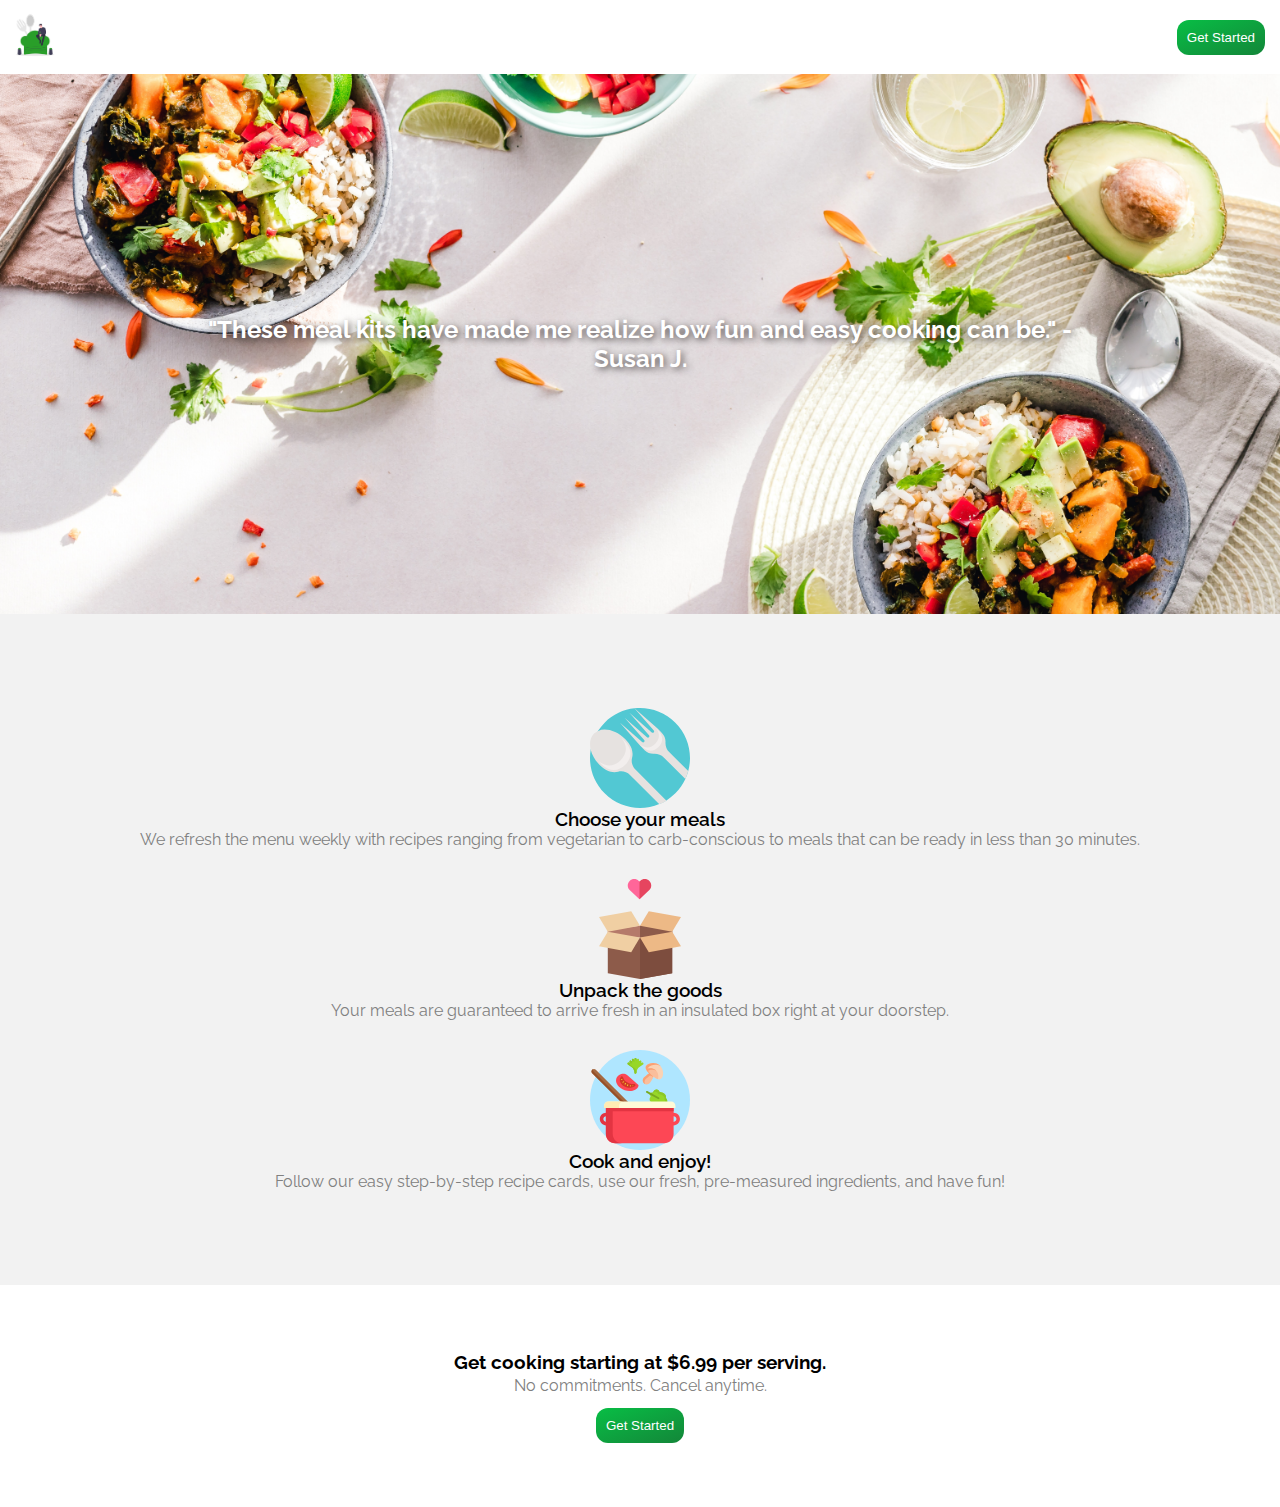
==== index.html @ 8c0625e7 "First commit" ====
<!DOCTYPE html>
<html lang="en">
  <head>
    <meta charset="UTF-8" />
    <meta name="viewport" content="width=device-width, initial-scale=1.0" />

    <!-- Custom Icons -->
    <link
      rel="stylesheet"
      href="https://use.fontawesome.com/releases/v5.15.1/css/all.css"
      integrity="sha384-vp86vTRFVJgpjF9jiIGPEEqYqlDwgyBgEF109VFjmqGmIY/Y4HV4d3Gp2irVfcrp"
      crossorigin="anonymous"
    />

    <!-- Custom Styling -->
    <link rel="stylesheet" href="./styles.css" />

    <!-- Custom Font -->
    <link rel="preconnect" href="https://fonts.gstatic.com" />
    <link
      href="https://fonts.googleapis.com/css2?family=Raleway:wght@300;400;500;600&display=swap"
      rel="stylesheet"
    />

    <title>Cozy Eats</title>
  </head>
  <body>
    <header class="header">
      <nav class="nav">
        <div class="nav--left">
          <img class="logo" src="./img/undraw_cooking_lyxy.png" alt="" />
        </div>
        <div class="nav--right">
          <button class="btn btn--start">Get Started</button>
          <i class="fas fa-bars"></i>
        </div>
      </nav>
    </header>

    <div class="hero">
      <h2 class="hero-text">
        "These meal kits have made me realize how fun and easy cooking can be."
        - Susan J.
      </h2>
    </div>

    <div class="how-it-works">
      <div class="step">
        <img src="./img/cutlery.svg" alt="" class="step-icon" />
        <h3 class="step-heading">Choose your meals</h3>
        <p class="step-description">
          We refresh the menu weekly with recipes ranging from vegetarian to
          carb-conscious to meals that can be ready in less than 30 minutes.
        </p>
      </div>
      <div class="step">
        <img src="./img/box.svg" alt="" class="step-icon" />
        <h3 class="step-heading">Unpack the goods</h3>
        <p class="step-description">
          Your meals are guaranteed to arrive fresh in an insulated box right at
          your doorstep.
        </p>
      </div>
      <div class="step">
        <img src="./img/soup.svg" alt="" class="step-icon" />
        <h3 class="step-heading">Cook and enjoy!</h3>
        <p class="step-description">
          Follow our easy step-by-step recipe cards, use our fresh, pre-measured
          ingredients, and have fun!
        </p>
      </div>
    </div>

    <div class="get-started">
      <h3>Get cooking starting at $6.99 per serving.</h3>
      <p>No commitments. Cancel anytime.</p>
      <button class="btn btn--started">Get Started</button>
    </div>

    <footer class="footer"></footer>
  </body>
</html>
---- styles.css ----
* {
  margin: 0;
  padding: 0;
  box-sizing: border-box;
}

:root {
  --text-primary-color: #fff;
  --btn-primary-color: #009933;
}

body {
  font-family: "Raleway", sans-serif;
}

/* Header */

.header {
  margin: 10px;
}

/* Nav */

.nav {
  display: flex;
  align-items: center;
}

/* Nav Left */

.logo {
  width: 50px;
  height: 50px;
}

/* Nav Right */
.nav--right {
  margin-left: auto;
}

.btn {
  /* background: var(--btn-primary-color); */
  background: linear-gradient(to bottom right, #08be45, #138639);
  color: var(--text-primary-color);
  padding: 10px;
  border: none;
  border-radius: 12px;
}

.btn:hover {
  background: #138639;
  cursor: pointer;
}

.fa-bars {
  margin-left: 5px;
}

/* Hero */

.hero {
  background-image: url("./img/pexels-ella-olsson-1640770.jpg");
  background-position: center;
  background-size: cover;
  height: 60vh;

  display: flex;
  align-items: center;
  justify-content: center;
}

.hero-text {
  color: var(--text-primary-color);
  text-shadow: 2px 2px 7px rgb(73, 66, 66);
  width: 70%;
  text-align: center;
}

/* How It Works */

.how-it-works {
  /* display: flex;
  flex-direction: column;
  align-items: center; */

  padding: 5% 3%;
  background-color: #f2f2f2;
}

.step {
  display: flex;
  flex-direction: column;
  align-items: center;
  margin: 30px;
}

.step-icon {
  width: 100px;
  height: 100px;
}

.step-heading {
  font-weight: 600;
}

.step-description {
  color: #808080;
  text-align: center;
}

/* Get Started */

.get-started {
  display: flex;
  flex-direction: column;
  align-items: center;

  margin: 5%;
  line-height: 1.4;
}

.get-started p {
  color: #808080;
  margin-bottom: 10px;
}
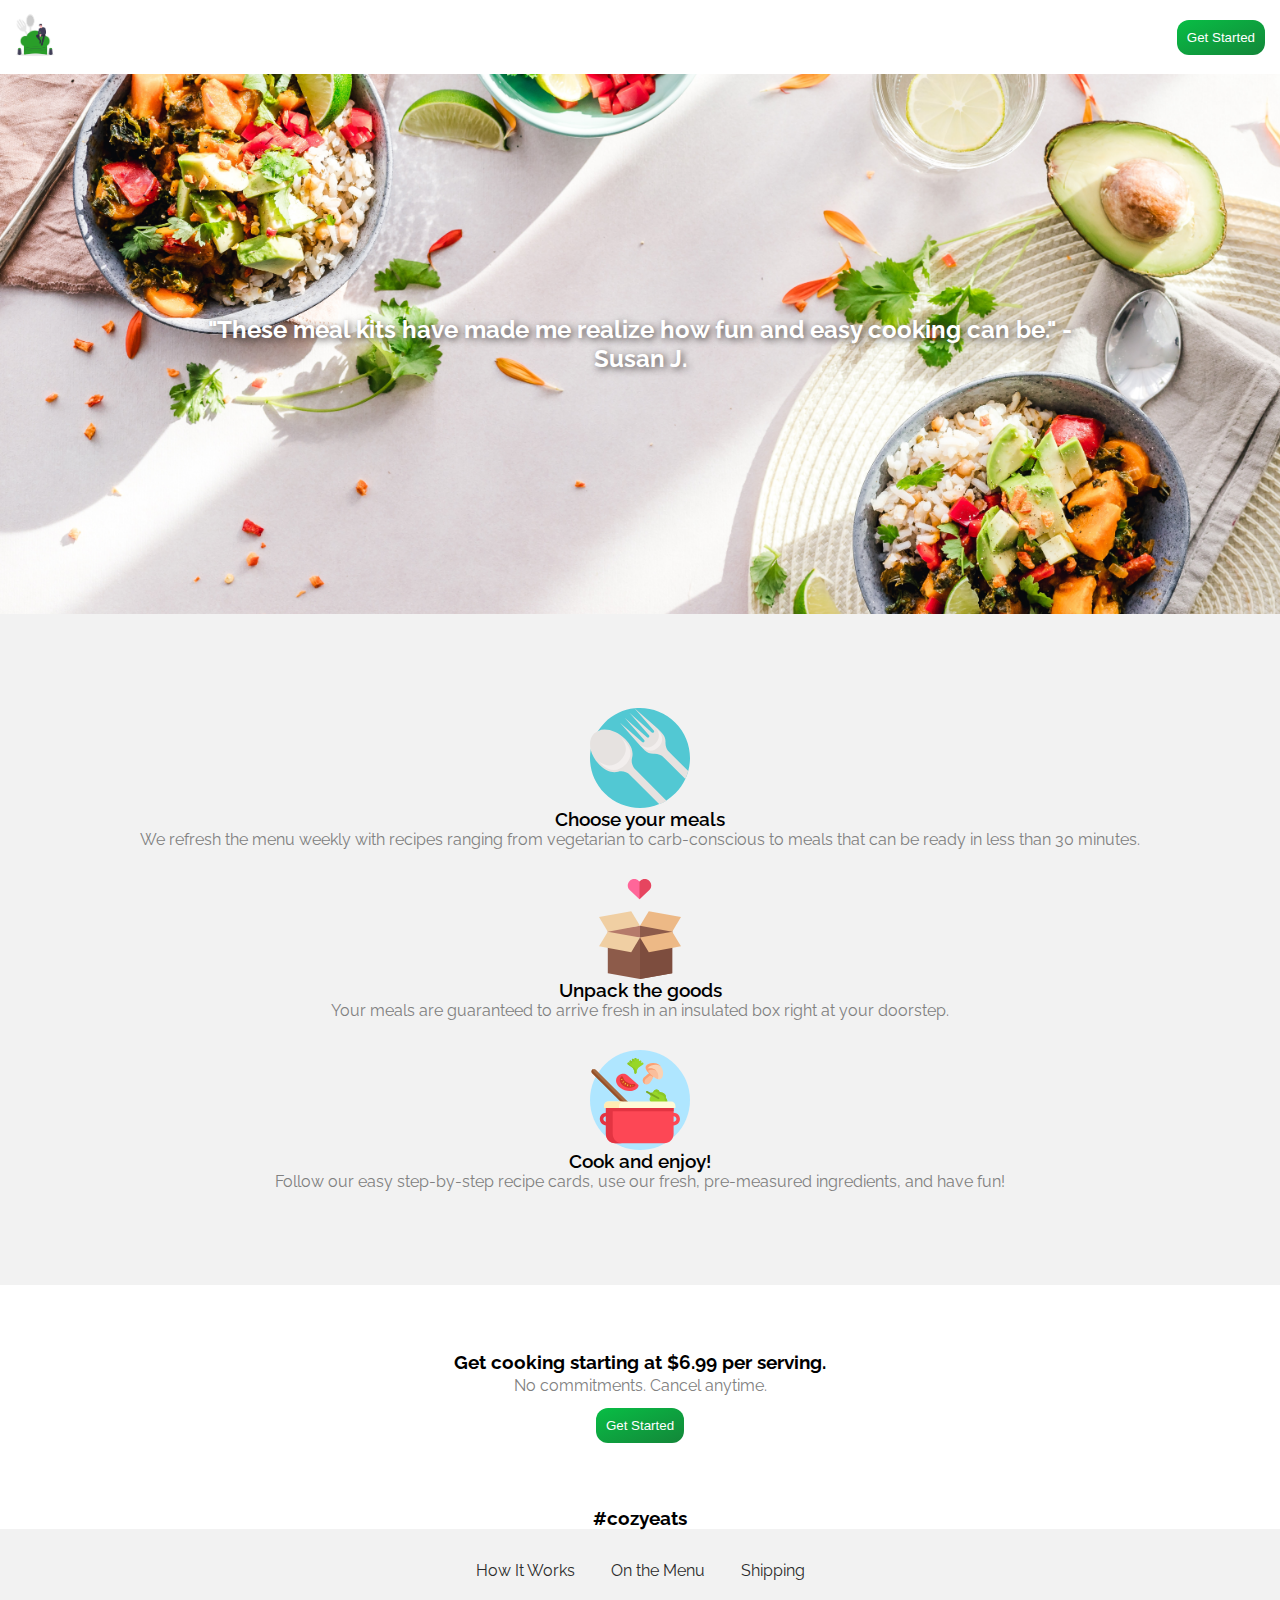
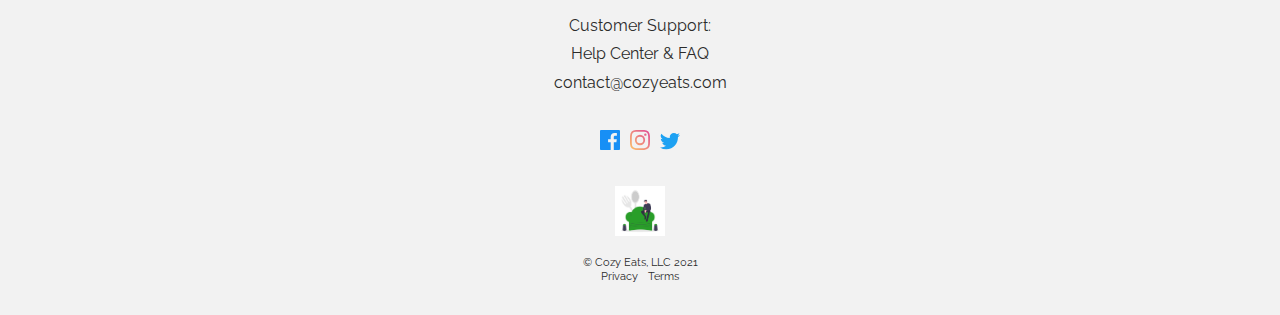
==== commit c9570d3f: "Add footer and footer styling" ====
--- a/index.html
+++ b/index.html
@@ -77,6 +77,32 @@
       <button class="btn btn--started">Get Started</button>
     </div>
 
-    <footer class="footer"></footer>
+    <div class="gallery">
+      <h3>#cozyeats</h3>
+    </div>
+
+    <footer class="footer">
+      <div class="footer--nav">
+        <a href="#">How It Works</a>
+        <a href="#">On the Menu</a>
+        <a href="#">Shipping</a>
+      </div>
+      <div class="footer--support">
+        <p>Customer Support:</p>
+        <p><a href="#">Help Center</a> & <a href="">FAQ</a></p>
+        <p><a href="#">contact@cozyeats.com</a></p>
+      </div>
+      <div class="footer--social">
+        <a href="#"><img src="./img/icon-facebook.svg" alt="" /></a>
+        <a href="#"> <img src="./img/icon-instagram.svg" alt="" /></a>
+        <a href="#"><img src="./img/icon-twitter.svg" alt="" /></a>
+      </div>
+      <div class="footer--legal">
+        <img class="logo" src="./img/undraw_cooking_lyxy.png" alt="" />
+        <p>© Cozy Eats, LLC 2021</p>
+        <a href="#">Privacy</a>
+        <a href="#">Terms</a>
+      </div>
+    </footer>
   </body>
 </html>
--- a/styles.css
+++ b/styles.css
@@ -123,3 +123,60 @@
   color: #808080;
   margin-bottom: 10px;
 }
+
+/* Gallery */
+.gallery {
+  text-align: center;
+}
+
+/* Footer */
+.footer {
+  background-color: #f2f2f2;
+  color: #2b2b2b;
+  text-align: center;
+  padding: 2rem 0;
+}
+
+.footer a {
+  text-decoration: none;
+  color: #2b2b2b;
+}
+
+.footer--nav {
+}
+
+.footer--nav a {
+  color: #2b2b2b;
+  text-decoration: none;
+  margin: 0 1rem;
+}
+
+.footer--support {
+  margin: 2rem 0;
+  line-height: 1.8;
+}
+
+.footer--support a {
+  text-decoration: none;
+  color: #2b2b2b;
+}
+
+.footer--social {
+  margin: 2rem 0;
+}
+
+.footer--social a {
+  margin: 0 0.2rem;
+}
+
+.footer--legal {
+  font-size: 0.7rem;
+}
+
+.footer--legal img {
+  margin-bottom: 1rem;
+}
+
+.footer--legal a {
+  margin: 0 0.2rem;
+}
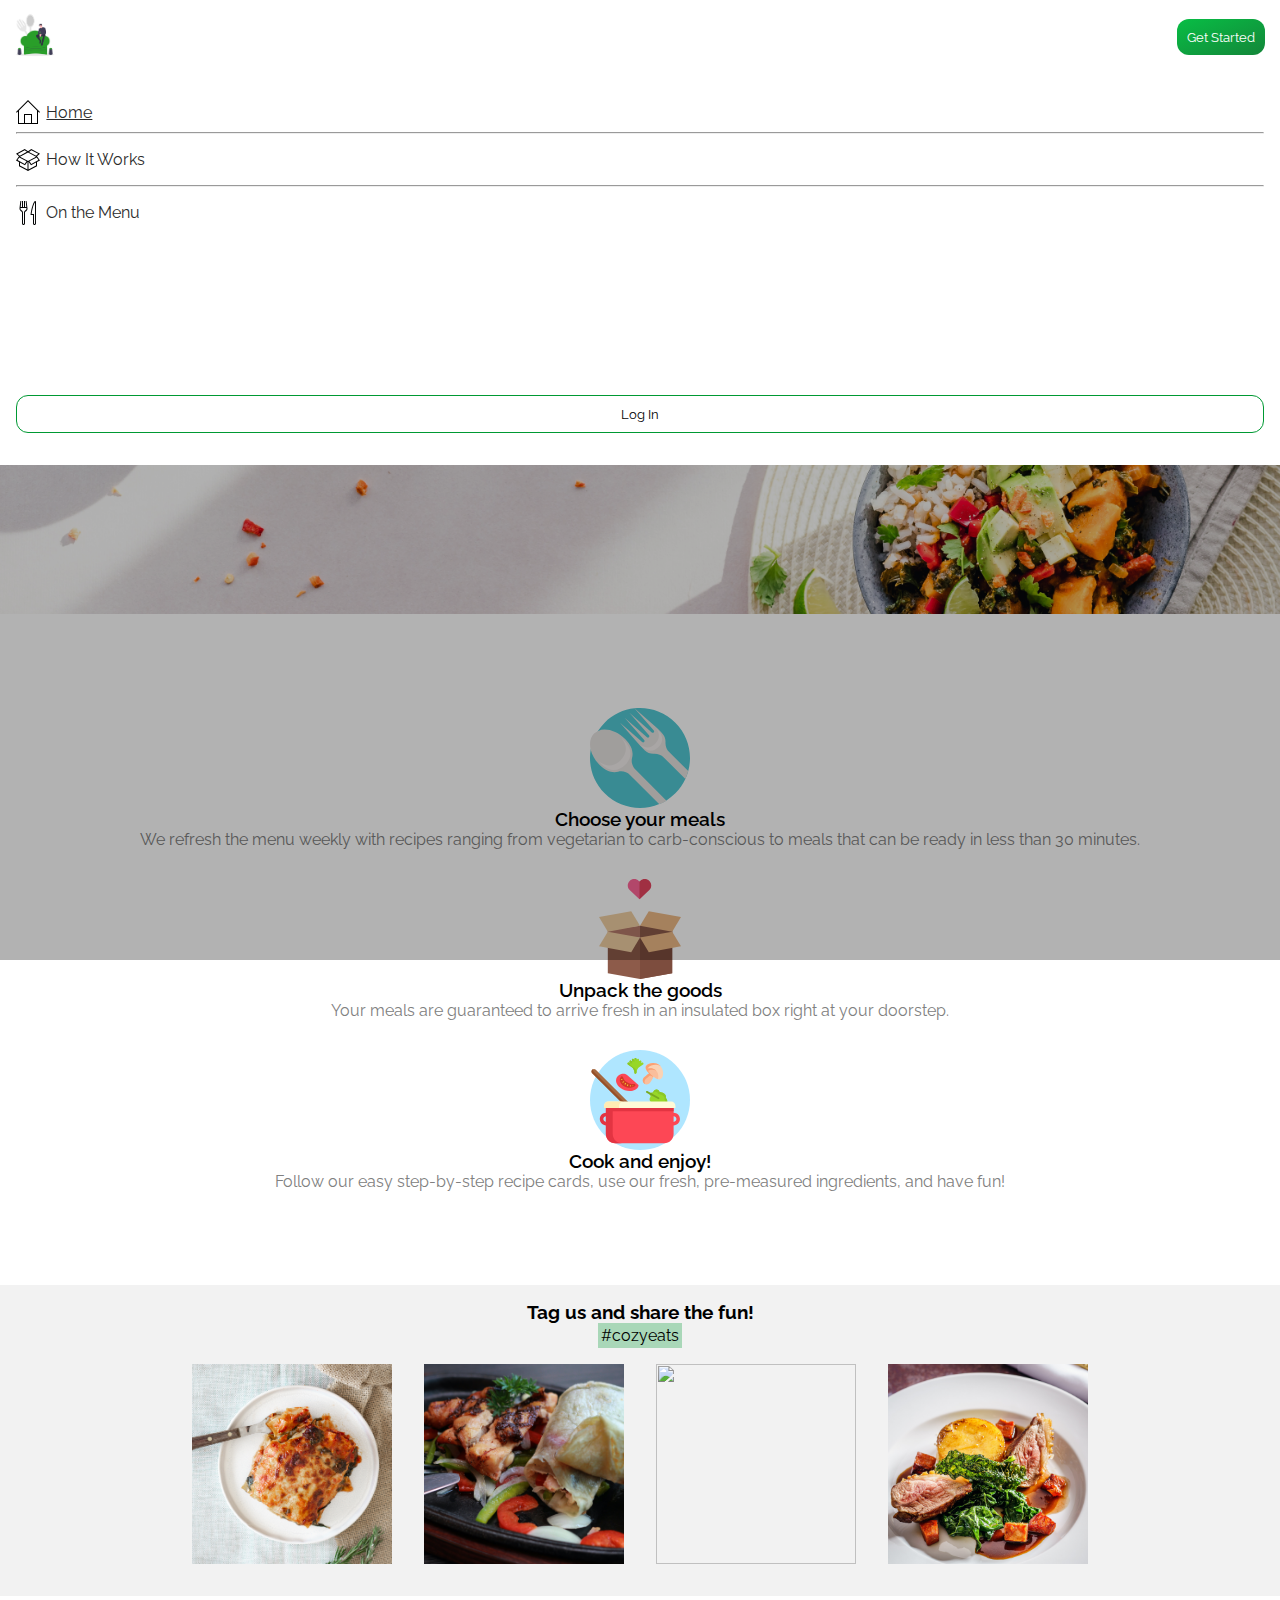
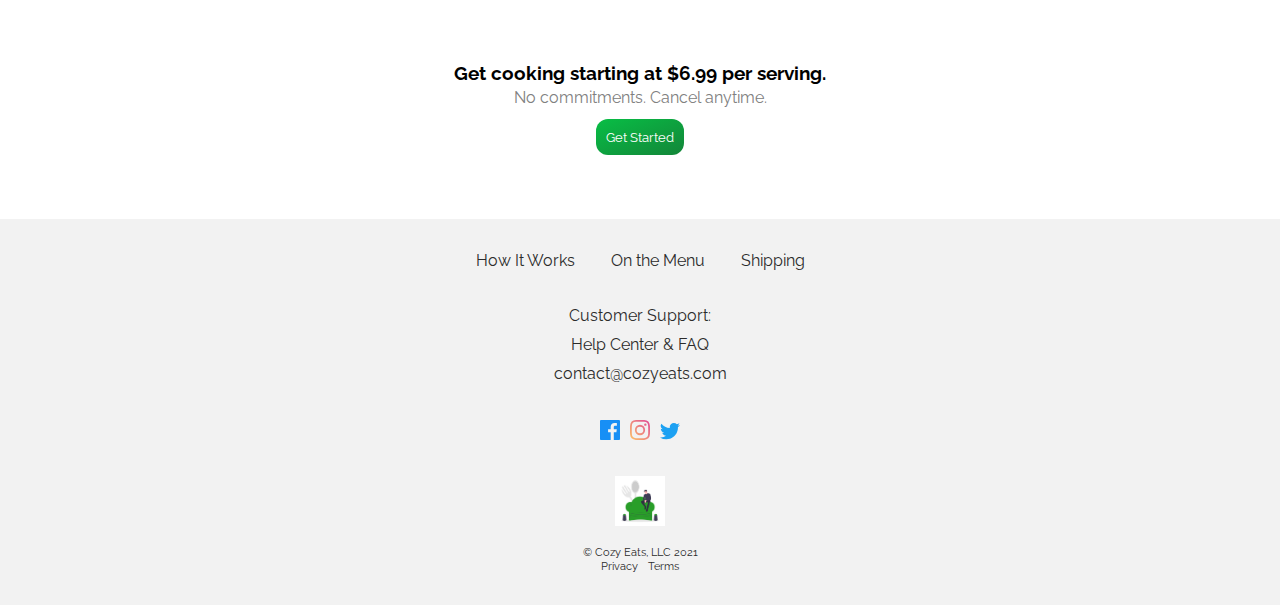
==== commit 1da30d4d: "Add mobile navigation menu" ====
--- a/index.html
+++ b/index.html
@@ -34,6 +34,35 @@
           <button class="btn btn--start">Get Started</button>
           <i class="fas fa-bars"></i>
         </div>
+        <div class="nav--open">
+          <div class="nav--links">
+            <div class="nav--link">
+              <img src="./img/iconmonstr-home-thin.svg" alt="" /><a href="#"
+                >Home</a
+              >
+            </div>
+            <hr />
+            <div class="nav--link">
+              <img src="./img/iconmonstr-product-4.svg" alt="" /><a
+                href="./howitworks.html"
+                class="nav--link"
+                >How It Works</a
+              >
+            </div>
+            <hr />
+
+            <div class="nav--link">
+              <img src="./img/iconmonstr-eat-6-thin.svg" alt="" /><a
+                href="./onthemenu.html"
+                class="nav--link"
+                >On the Menu</a
+              >
+            </div>
+          </div>
+
+          <button class="btn btn--login">Log In</button>
+        </div>
+        <div class="overlay"></div>
       </nav>
     </header>
 
@@ -71,14 +100,24 @@
       </div>
     </div>
 
+    <div class="gallery">
+      <h3>Tag us and share the fun!</h3>
+      <p>#cozyeats</p>
+      <div class="gallery--images">
+        <img src="./img/gallery/pexels-anna-guerrero-4079520.jpg" alt="" />
+        <img src="./img/gallery/pexels-bam-awey-2015191.jpg" alt="" />
+        <img src="./img/gallery/pexels-ksenia-chernaya-3730919.jpg" alt="" />
+        <img
+          src="./img/gallery/pexels-sebastian-coman-photography-3659862.jpg"
+          alt=""
+        />
+      </div>
+    </div>
+
     <div class="get-started">
       <h3>Get cooking starting at $6.99 per serving.</h3>
       <p>No commitments. Cancel anytime.</p>
-      <button class="btn btn--started">Get Started</button>
-    </div>
-
-    <div class="gallery">
-      <h3>#cozyeats</h3>
+      <button class="btn btn--start">Get Started</button>
     </div>
 
     <footer class="footer">
--- a/styles.css
+++ b/styles.css
@@ -6,6 +6,7 @@
 
 :root {
   --text-primary-color: #fff;
+  --text-secondary-color: #808080;
   --btn-primary-color: #009933;
 }
 
@@ -19,11 +20,38 @@
   margin: 10px;
 }
 
+.btn {
+  padding: 10px;
+  border-radius: 12px;
+  font-family: "Raleway", sans-serif;
+}
+
+.btn--start {
+  /* background: var(--btn-primary-color); */
+  background: linear-gradient(to bottom right, #08be45, #138639);
+  color: var(--text-primary-color);
+  border: none;
+}
+
+.btn--start:hover {
+  background: #138639;
+  cursor: pointer;
+}
+
+.btn--login {
+  width: 100%;
+  margin: 0 auto;
+  background-color: var(--text-primary-color);
+  border: 1px solid var(--btn-primary-color);
+}
+
 /* Nav */
 
 .nav {
   display: flex;
   align-items: center;
+
+  /* position: relative; */
 }
 
 /* Nav Left */
@@ -38,22 +66,55 @@
   margin-left: auto;
 }
 
-.btn {
-  /* background: var(--btn-primary-color); */
-  background: linear-gradient(to bottom right, #08be45, #138639);
-  color: var(--text-primary-color);
-  padding: 10px;
-  border: none;
-  border-radius: 12px;
-}
-
-.btn:hover {
-  background: #138639;
-  cursor: pointer;
-}
-
 .fa-bars {
   margin-left: 5px;
+}
+
+/* Nav Open/clicked */
+.nav--open {
+  position: absolute;
+  top: 60px; /* height of header */
+  left: 0;
+  background: var(--text-primary-color);
+  width: 100%;
+  height: 45vh;
+  padding: 2rem 1rem;
+
+  display: flex;
+  flex-direction: column;
+
+  z-index: 10;
+}
+
+.nav--link {
+  margin: 0.5rem 0;
+  text-decoration: none;
+
+  display: flex;
+  align-items: center;
+}
+
+.nav--link img {
+  margin-right: 0.4rem;
+}
+
+.nav--link a {
+  color: #2b2b2b;
+}
+
+.nav--open .btn--login {
+  margin-top: auto;
+}
+
+.overlay {
+  position: absolute;
+  top: 60px;
+  left: 0;
+  width: 100%;
+  height: 100%;
+  background-color: rgba(0, 0, 0, 0.3);
+  /* backdrop-filter: blur(px); */
+  z-index: 5;
 }
 
 /* Hero */
@@ -84,7 +145,6 @@
   align-items: center; */
 
   padding: 5% 3%;
-  background-color: #f2f2f2;
 }
 
 .step {
@@ -104,8 +164,34 @@
 }
 
 .step-description {
-  color: #808080;
-  text-align: center;
+  color: var(--text-secondary-color);
+  text-align: center;
+}
+
+/* Gallery */
+.gallery {
+  text-align: center;
+  background-color: #f2f2f2;
+  padding: 1rem 0;
+}
+
+.gallery p {
+  display: inline-block;
+  background-color: rgba(0, 153, 51, 0.3);
+  padding: 0.2rem;
+}
+
+.gallery--images {
+  display: flex;
+  flex-wrap: wrap;
+  justify-content: center;
+}
+
+.gallery--images img {
+  width: 200px;
+  height: 200px;
+  object-fit: cover;
+  margin: 1rem;
 }
 
 /* Get Started */
@@ -124,11 +210,6 @@
   margin-bottom: 10px;
 }
 
-/* Gallery */
-.gallery {
-  text-align: center;
-}
-
 /* Footer */
 .footer {
   background-color: #f2f2f2;
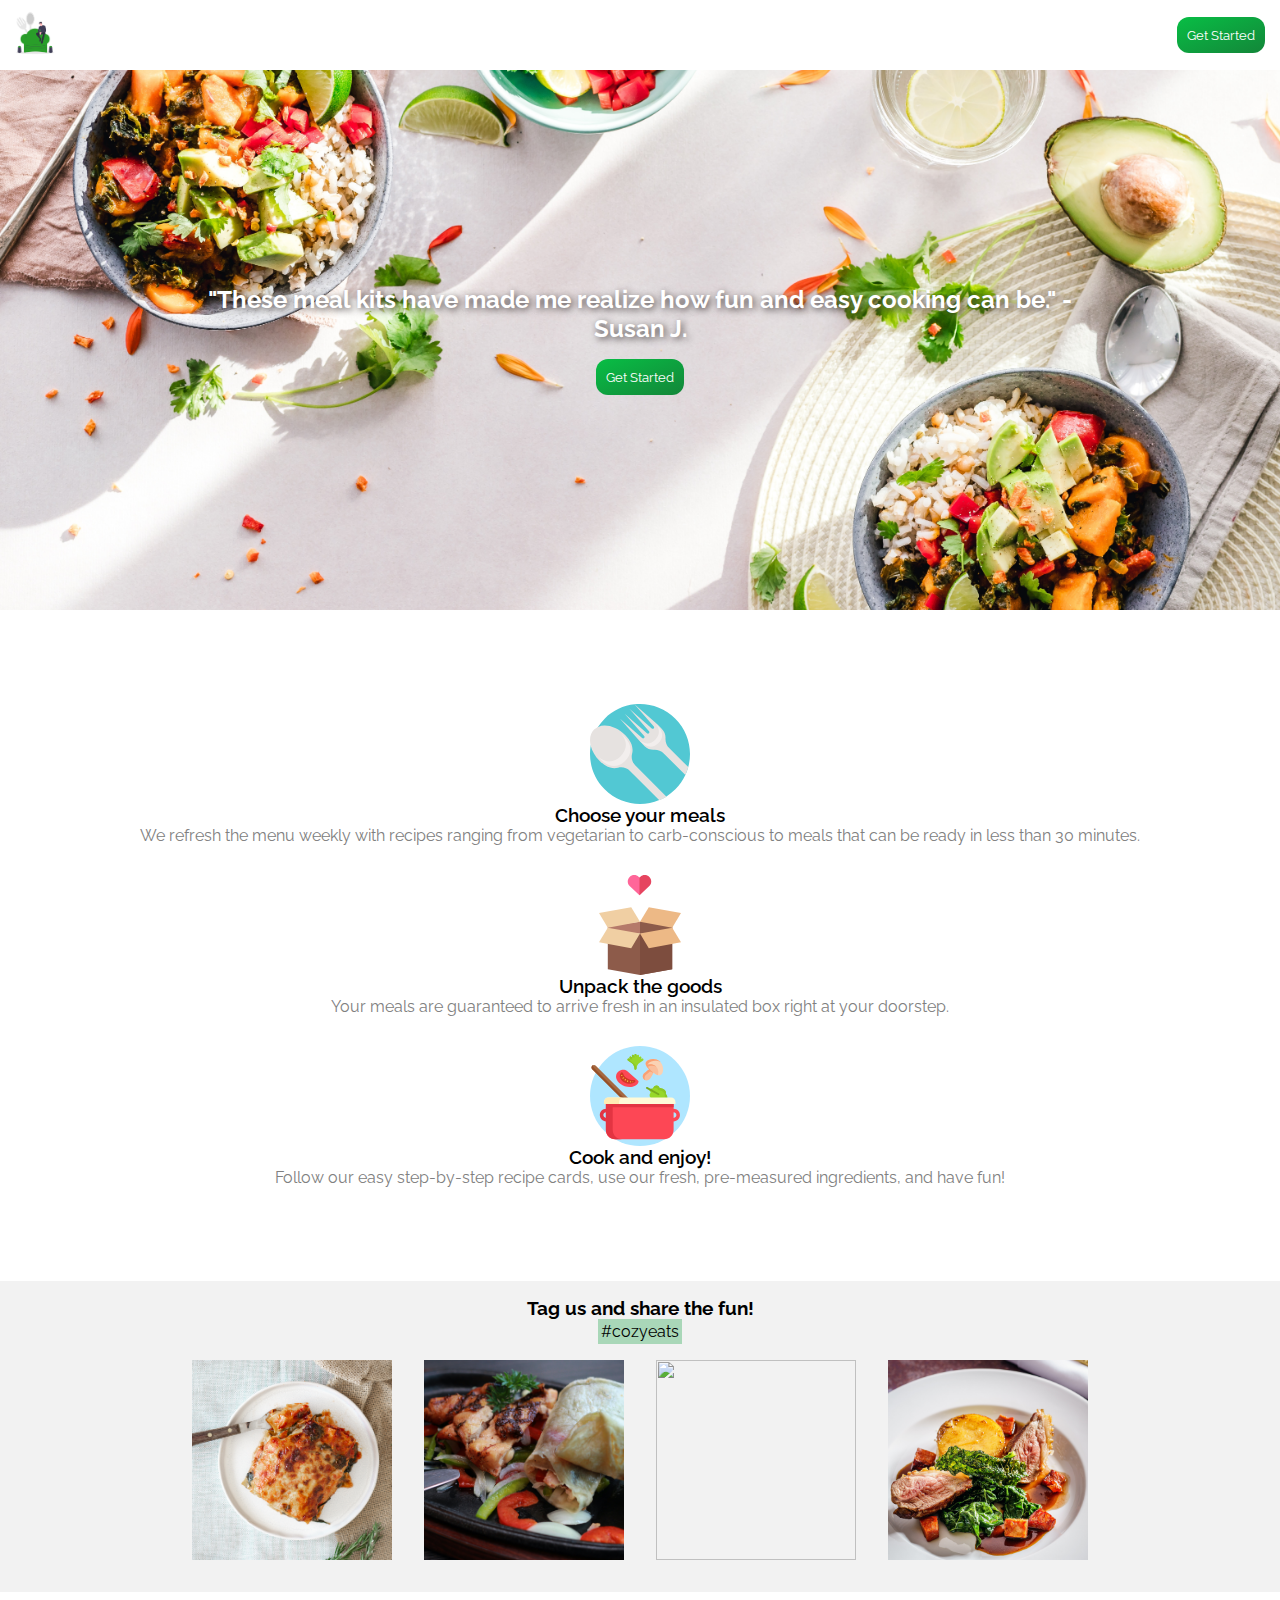
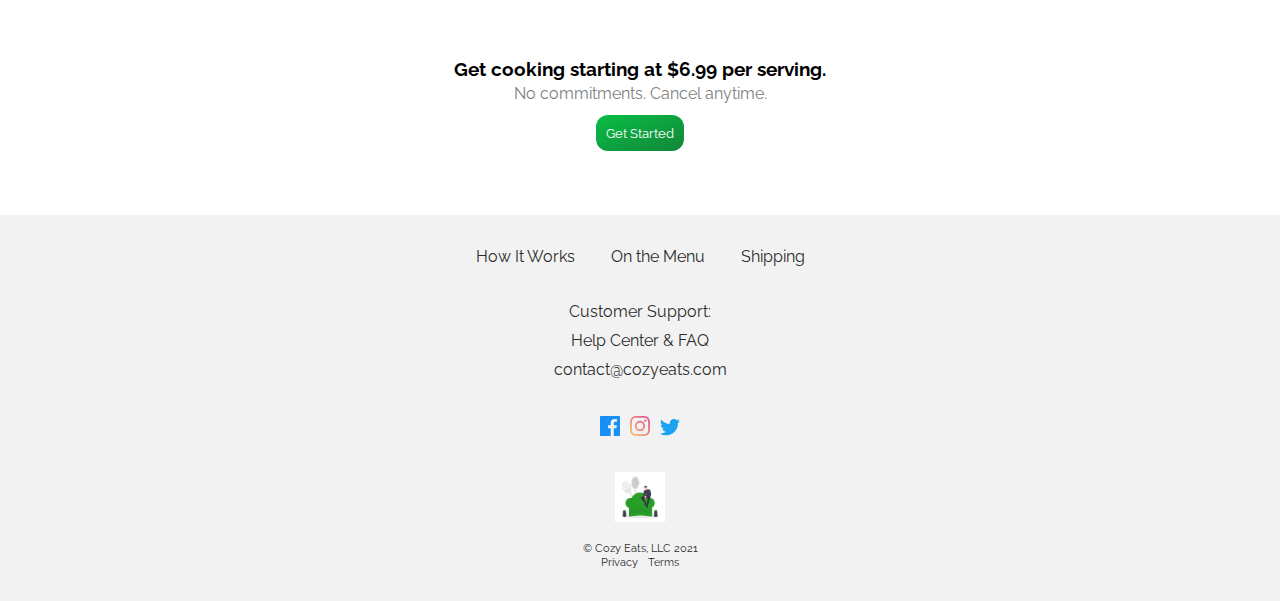
==== commit de118972: "Make header sticky" ====
--- a/index.html
+++ b/index.html
@@ -22,6 +22,9 @@
       rel="stylesheet"
     />
 
+    <!-- Custom Script -->
+    <script defer src="./script.js"></script>
+
     <title>Cozy Eats</title>
   </head>
   <body>
@@ -32,37 +35,38 @@
         </div>
         <div class="nav--right">
           <button class="btn btn--start">Get Started</button>
-          <i class="fas fa-bars"></i>
+          <i class="fas fa-bars nav--ham"></i>
         </div>
-        <div class="nav--open">
-          <div class="nav--links">
-            <div class="nav--link">
-              <img src="./img/iconmonstr-home-thin.svg" alt="" /><a href="#"
-                >Home</a
-              >
+        <div class="nav--menu hidden">
+            <div class="nav--links">
+              <div class="nav--link">
+                <img src="./img/iconmonstr-home-thin.svg" alt="" /><a href="#"
+                  >Home</a
+                >
+              </div>
+              <hr />
+              <div class="nav--link">
+                <img src="./img/iconmonstr-product-4.svg" alt="" /><a
+                  href="./howitworks.html"
+                  class="nav--link"
+                  >How It Works</a
+                >
+              </div>
+              <hr />
+
+              <div class="nav--link">
+                <img src="./img/iconmonstr-eat-6-thin.svg" alt="" /><a
+                  href="./onthemenu.html"
+                  class="nav--link"
+                  >On the Menu</a
+                >
+              </div>
             </div>
-            <hr />
-            <div class="nav--link">
-              <img src="./img/iconmonstr-product-4.svg" alt="" /><a
-                href="./howitworks.html"
-                class="nav--link"
-                >How It Works</a
-              >
-            </div>
-            <hr />
 
-            <div class="nav--link">
-              <img src="./img/iconmonstr-eat-6-thin.svg" alt="" /><a
-                href="./onthemenu.html"
-                class="nav--link"
-                >On the Menu</a
-              >
-            </div>
+            <button class="btn btn--login">Log In</button>
           </div>
-
-          <button class="btn btn--login">Log In</button>
         </div>
-        <div class="overlay"></div>
+        <div class="overlay hidden"></div>
       </nav>
     </header>
 
@@ -71,6 +75,7 @@
         "These meal kits have made me realize how fun and easy cooking can be."
         - Susan J.
       </h2>
+      <button class="btn btn--start">Get Started</button>
     </div>
 
     <div class="how-it-works">
--- a/styles.css
+++ b/styles.css
@@ -17,13 +17,20 @@
 /* Header */
 
 .header {
-  margin: 10px;
+  height: 70px;
+
+  display: flex;
+  align-items: center;
 }
 
 .btn {
   padding: 10px;
   border-radius: 12px;
   font-family: "Raleway", sans-serif;
+}
+
+.btn:hover {
+  cursor: pointer;
 }
 
 .btn--start {
@@ -35,7 +42,6 @@
 
 .btn--start:hover {
   background: #138639;
-  cursor: pointer;
 }
 
 .btn--login {
@@ -45,13 +51,21 @@
   border: 1px solid var(--btn-primary-color);
 }
 
+.btn--login:hover {
+  background: var(--btn-primary-color);
+  color: var(--text-primary-color);
+}
+
 /* Nav */
 
 .nav {
   display: flex;
   align-items: center;
 
-  /* position: relative; */
+  width: 100%;
+  height: 70px;
+  padding: 10px;
+  background-color: var(--text-primary-color);
 }
 
 /* Nav Left */
@@ -71,7 +85,7 @@
 }
 
 /* Nav Open/clicked */
-.nav--open {
+.nav--menu {
   position: absolute;
   top: 60px; /* height of header */
   left: 0;
@@ -102,12 +116,20 @@
   color: #2b2b2b;
 }
 
-.nav--open .btn--login {
+.nav--link a:hover {
+  color: #808080;
+}
+
+.nav--menu .btn--login {
   margin-top: auto;
 }
 
+.hidden {
+  display: none;
+}
+
 .overlay {
-  position: absolute;
+  position: fixed;
   top: 60px;
   left: 0;
   width: 100%;
@@ -117,6 +139,21 @@
   z-index: 5;
 }
 
+.nav.sticky {
+  position: fixed;
+  top: 0;
+  left: 0;
+  opacity: 1;
+
+  animation: opacity 0.2s forwards;
+}
+
+@keyframes opacity {
+  from {
+    opacity: 0;
+  }
+}
+
 /* Hero */
 
 .hero {
@@ -126,6 +163,7 @@
   height: 60vh;
 
   display: flex;
+  flex-direction: column;
   align-items: center;
   justify-content: center;
 }
@@ -137,13 +175,13 @@
   text-align: center;
 }
 
+.hero .btn--start {
+  margin-top: 1rem;
+}
+
 /* How It Works */
 
 .how-it-works {
-  /* display: flex;
-  flex-direction: column;
-  align-items: center; */
-
   padding: 5% 3%;
 }
 
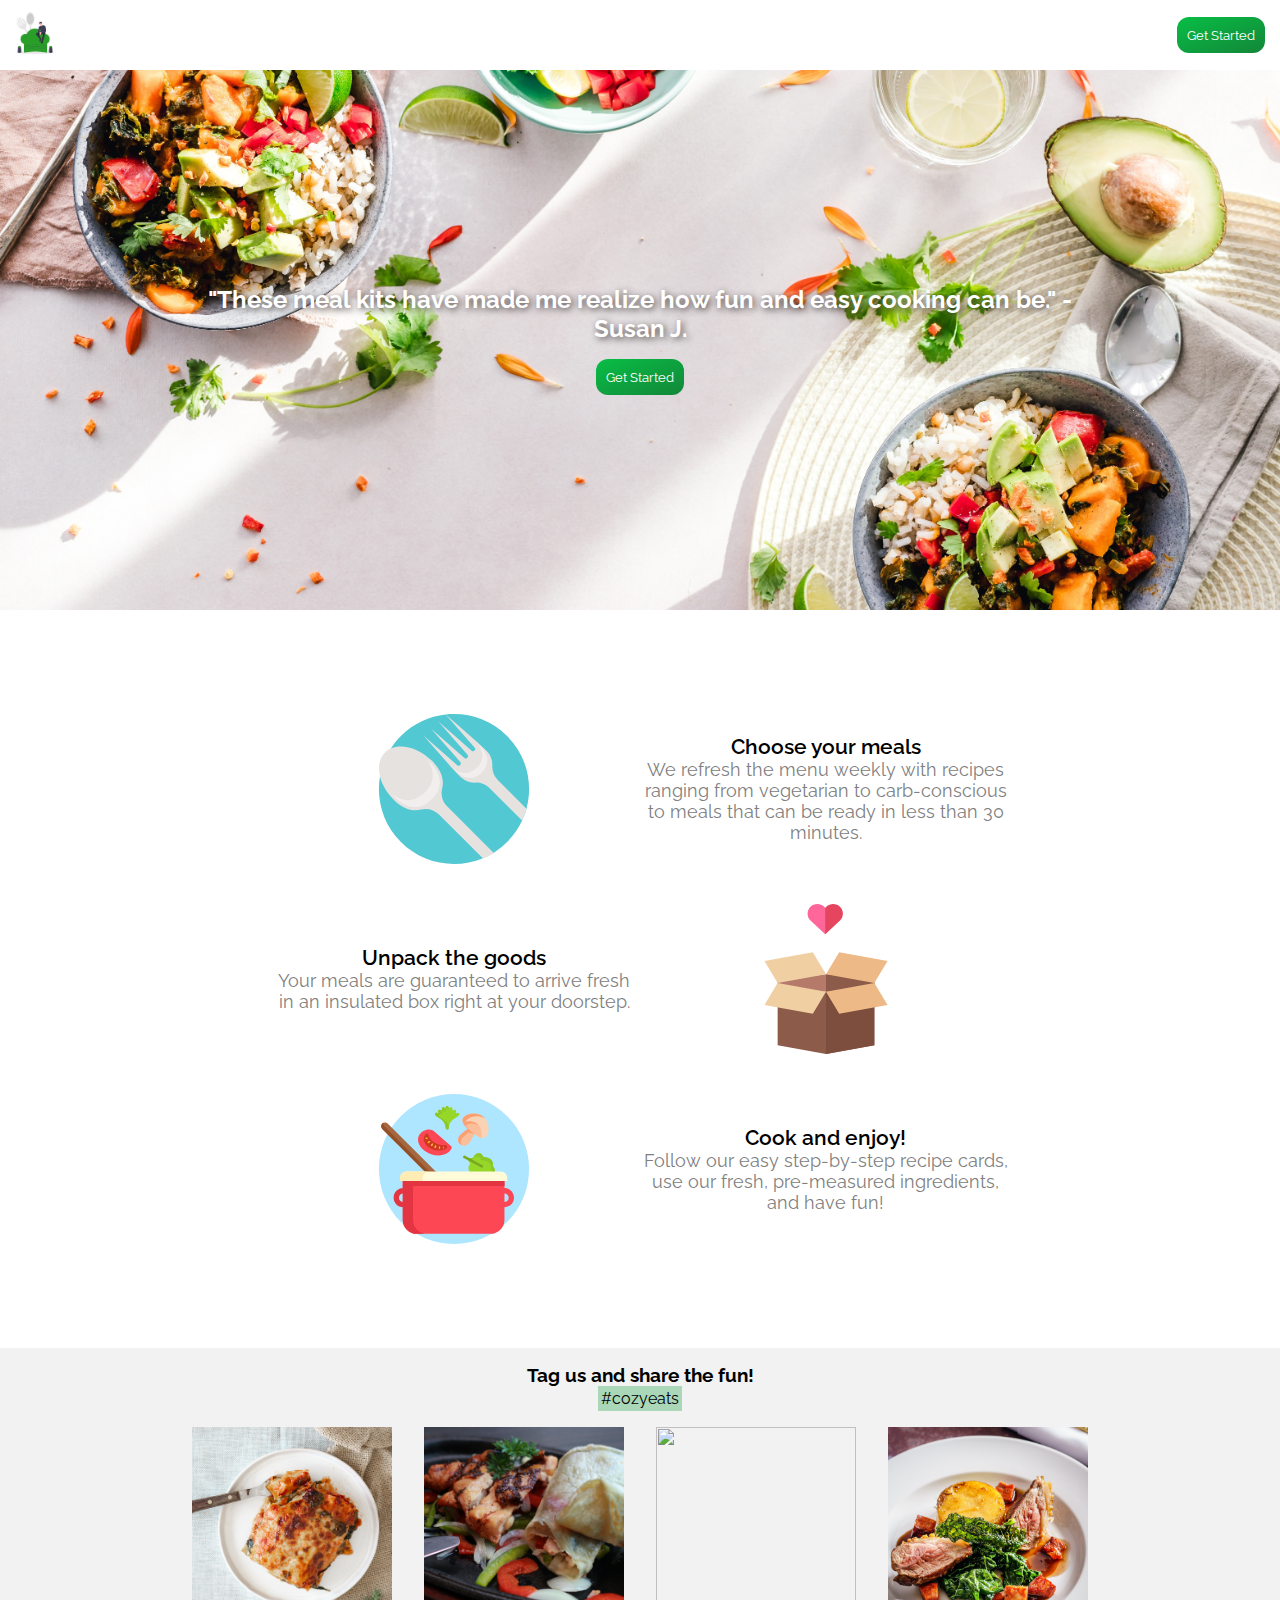
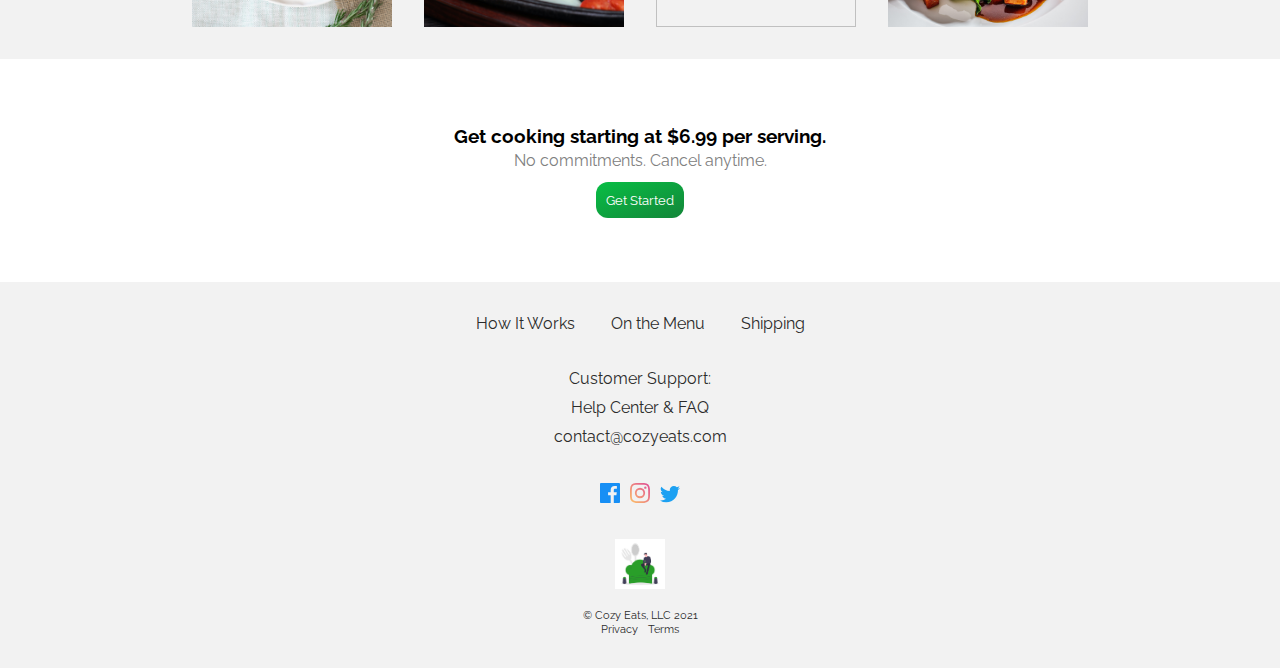
==== commit 62f939f1: "Make Home Page and How It Works Page desktop responsive" ====
--- a/index.html
+++ b/index.html
@@ -13,7 +13,8 @@
     />
 
     <!-- Custom Styling -->
-    <link rel="stylesheet" href="./styles.css" />
+    <link rel="stylesheet" href="/css/global.css" />
+    <link rel="stylesheet" href="/css/index.css" />
 
     <!-- Custom Font -->
     <link rel="preconnect" href="https://fonts.gstatic.com" />
@@ -38,33 +39,31 @@
           <i class="fas fa-bars nav--ham"></i>
         </div>
         <div class="nav--menu hidden">
-            <div class="nav--links">
-              <div class="nav--link">
-                <img src="./img/iconmonstr-home-thin.svg" alt="" /><a href="#"
-                  >Home</a
-                >
-              </div>
-              <hr />
-              <div class="nav--link">
-                <img src="./img/iconmonstr-product-4.svg" alt="" /><a
-                  href="./howitworks.html"
-                  class="nav--link"
-                  >How It Works</a
-                >
-              </div>
-              <hr />
-
-              <div class="nav--link">
-                <img src="./img/iconmonstr-eat-6-thin.svg" alt="" /><a
-                  href="./onthemenu.html"
-                  class="nav--link"
-                  >On the Menu</a
-                >
-              </div>
+          <div class="nav--links">
+            <div class="nav--link">
+              <img src="./img/iconmonstr-home-thin.svg" alt="" /><a
+                href="./index.html"
+                >Home</a
+              >
             </div>
-
-            <button class="btn btn--login">Log In</button>
+            <hr />
+            <div class="nav--link">
+              <img src="./img/iconmonstr-product-4.svg" alt="" /><a
+                href="./howitworks.html"
+                class="nav--link"
+                >How It Works</a
+              >
+            </div>
+            <hr />
+            <div class="nav--link">
+              <img src="./img/iconmonstr-eat-6-thin.svg" alt="" /><a
+                href="./onthemenu.html"
+                class="nav--link"
+                >On the Menu</a
+              >
+            </div>
           </div>
+          <button class="btn btn--login">Log In</button>
         </div>
         <div class="overlay hidden"></div>
       </nav>
@@ -81,27 +80,33 @@
     <div class="how-it-works">
       <div class="step">
         <img src="./img/cutlery.svg" alt="" class="step-icon" />
-        <h3 class="step-heading">Choose your meals</h3>
-        <p class="step-description">
-          We refresh the menu weekly with recipes ranging from vegetarian to
-          carb-conscious to meals that can be ready in less than 30 minutes.
-        </p>
+        <div class="step--text">
+          <h3 class="step-heading">Choose your meals</h3>
+          <p class="step-description">
+            We refresh the menu weekly with recipes ranging from vegetarian to
+            carb-conscious to meals that can be ready in less than 30 minutes.
+          </p>
+        </div>
       </div>
       <div class="step">
         <img src="./img/box.svg" alt="" class="step-icon" />
-        <h3 class="step-heading">Unpack the goods</h3>
-        <p class="step-description">
-          Your meals are guaranteed to arrive fresh in an insulated box right at
-          your doorstep.
-        </p>
+        <div class="step--text">
+          <h3 class="step-heading">Unpack the goods</h3>
+          <p class="step-description">
+            Your meals are guaranteed to arrive fresh in an insulated box right
+            at your doorstep.
+          </p>
+        </div>
       </div>
       <div class="step">
         <img src="./img/soup.svg" alt="" class="step-icon" />
-        <h3 class="step-heading">Cook and enjoy!</h3>
-        <p class="step-description">
-          Follow our easy step-by-step recipe cards, use our fresh, pre-measured
-          ingredients, and have fun!
-        </p>
+        <div class="step--text">
+          <h3 class="step-heading">Cook and enjoy!</h3>
+          <p class="step-description">
+            Follow our easy step-by-step recipe cards, use our fresh,
+            pre-measured ingredients, and have fun!
+          </p>
+        </div>
       </div>
     </div>
 
--- a/css/global.css
+++ b/css/global.css
@@ -0,0 +1,237 @@
+* {
+  margin: 0;
+  padding: 0;
+  box-sizing: border-box;
+}
+
+:root {
+  --text-primary-color: #fff;
+  --text-secondary-color: #808080;
+  --btn-primary-color: #009933;
+}
+
+body {
+  font-family: "Raleway", sans-serif;
+}
+
+button {
+  font-family: "Raleway", sans-serif;
+}
+
+.btn {
+  padding: 10px;
+  border-radius: 12px;
+}
+
+.btn:hover {
+  cursor: pointer;
+}
+
+.btn--start {
+  /* background: var(--btn-primary-color); */
+  background: linear-gradient(to bottom right, #08be45, #138639);
+  color: var(--text-primary-color);
+  border: none;
+}
+
+.btn--start:hover {
+  background: #138639;
+}
+
+.btn--login {
+  width: 100%;
+  margin: 0 auto;
+  background-color: var(--text-primary-color);
+  border: 1px solid var(--btn-primary-color);
+}
+
+.btn--login:hover {
+  background: var(--btn-primary-color);
+  color: var(--text-primary-color);
+}
+
+/* Header */
+
+.header {
+  height: 70px;
+
+  display: flex;
+  align-items: center;
+
+  /* z-index: 10; */
+}
+
+/* Nav */
+
+.nav {
+  display: flex;
+  align-items: center;
+
+  width: 100%;
+  height: 70px;
+  padding: 10px;
+  background-color: var(--text-primary-color);
+
+  z-index: 20;
+}
+
+/* Nav Left */
+
+.logo {
+  width: 50px;
+  height: 50px;
+}
+
+/* Nav Right */
+.nav--right {
+  margin-left: auto;
+}
+
+.fa-bars {
+  margin-left: 5px;
+}
+
+/* Nav Open/clicked */
+.nav--menu {
+  position: absolute;
+  top: 60px; /* height of header */
+  left: 0;
+  background: var(--text-primary-color);
+  width: 100%;
+  height: 45vh;
+  padding: 2rem 1rem;
+
+  display: flex;
+  flex-direction: column;
+
+  z-index: 10;
+}
+
+.nav--link {
+  margin: 0.5rem 0;
+  text-decoration: none;
+
+  display: flex;
+  align-items: center;
+}
+
+.nav--link img {
+  margin-right: 0.4rem;
+}
+
+.nav--link a {
+  color: #2b2b2b;
+}
+
+.nav--link a:hover {
+  color: #808080;
+}
+
+.nav--menu .btn--login {
+  margin-top: auto;
+}
+
+.hidden {
+  display: none;
+}
+
+.overlay {
+  position: fixed;
+  top: 60px;
+  left: 0;
+  width: 100%;
+  height: 100%;
+  background-color: rgba(0, 0, 0, 0.3);
+  /* backdrop-filter: blur(px); */
+  z-index: 5;
+}
+
+.nav.sticky {
+  height: 50px;
+
+  position: fixed;
+  top: 0;
+  left: 0;
+  opacity: 1;
+
+  animation: opacity 0.2s forwards;
+}
+
+@keyframes opacity {
+  from {
+    opacity: 0;
+  }
+}
+
+/* Get Started */
+
+.get-started {
+  display: flex;
+  flex-direction: column;
+  align-items: center;
+
+  margin: 5%;
+  line-height: 1.4;
+}
+
+.get-started h3 {
+  text-align: center;
+}
+
+.get-started p {
+  color: #808080;
+  margin-bottom: 10px;
+}
+
+/* Footer */
+
+.footer {
+  background-color: #f2f2f2;
+  color: #2b2b2b;
+  text-align: center;
+  padding: 2rem 0;
+}
+
+.footer a {
+  text-decoration: none;
+  color: #2b2b2b;
+}
+
+.footer--nav {
+}
+
+.footer--nav a {
+  color: #2b2b2b;
+  text-decoration: none;
+  margin: 0 1rem;
+}
+
+.footer--support {
+  margin: 2rem 0;
+  line-height: 1.8;
+}
+
+.footer--support a {
+  text-decoration: none;
+  color: #2b2b2b;
+}
+
+.footer--social {
+  margin: 2rem 0;
+}
+
+.footer--social a {
+  margin: 0 0.2rem;
+}
+
+.footer--legal {
+  font-size: 0.7rem;
+}
+
+.footer--legal img {
+  margin-bottom: 1rem;
+}
+
+.footer--legal a {
+  margin: 0 0.2rem;
+}
--- a/css/index.css
+++ b/css/index.css
@@ -0,0 +1,109 @@
+/* Hero */
+
+.hero {
+  background-image: url("../img/pexels-ella-olsson-1640770.jpg");
+  background-position: center;
+  background-size: cover;
+  height: 60vh;
+
+  display: flex;
+  flex-direction: column;
+  align-items: center;
+  justify-content: center;
+}
+
+.hero-text {
+  color: var(--text-primary-color);
+  text-shadow: 2px 2px 7px rgb(73, 66, 66);
+  width: 70%;
+  text-align: center;
+}
+
+.hero .btn--start {
+  margin-top: 1rem;
+}
+
+/* How It Works */
+
+.how-it-works {
+  padding: 5% 3%;
+  margin: 0 auto;
+  max-width: 900px;
+}
+
+.step {
+  display: flex;
+  flex-direction: column;
+  align-items: center;
+  margin: 30px;
+}
+
+.step-icon {
+  width: 100px;
+  height: 100px;
+}
+
+.step--text {
+  text-align: center;
+}
+
+.step-heading {
+  font-weight: 600;
+}
+
+.step-description {
+  color: var(--text-secondary-color);
+  text-align: center;
+}
+
+/* Gallery */
+.gallery {
+  text-align: center;
+  background-color: #f2f2f2;
+  padding: 1rem 0;
+}
+
+.gallery p {
+  display: inline-block;
+  background-color: rgba(0, 153, 51, 0.3);
+  padding: 0.2rem;
+}
+
+.gallery--images {
+  display: flex;
+  flex-wrap: wrap;
+  justify-content: center;
+}
+
+.gallery--images img {
+  width: 200px;
+  height: 200px;
+  object-fit: cover;
+  margin: 1rem;
+}
+
+@media screen and (min-width: 700px) {
+  .step {
+    flex-direction: row;
+    margin: 40px;
+  }
+
+  .step-icon {
+    width: 150px;
+    height: 150px;
+
+    flex-basis: 0;
+    flex-grow: 1;
+  }
+
+  .step--text {
+    font-size: 110%;
+
+    flex-basis: 0;
+    flex-grow: 1;
+  }
+
+  .step:nth-child(2) .step-icon {
+    order: 2;
+  }
+}
